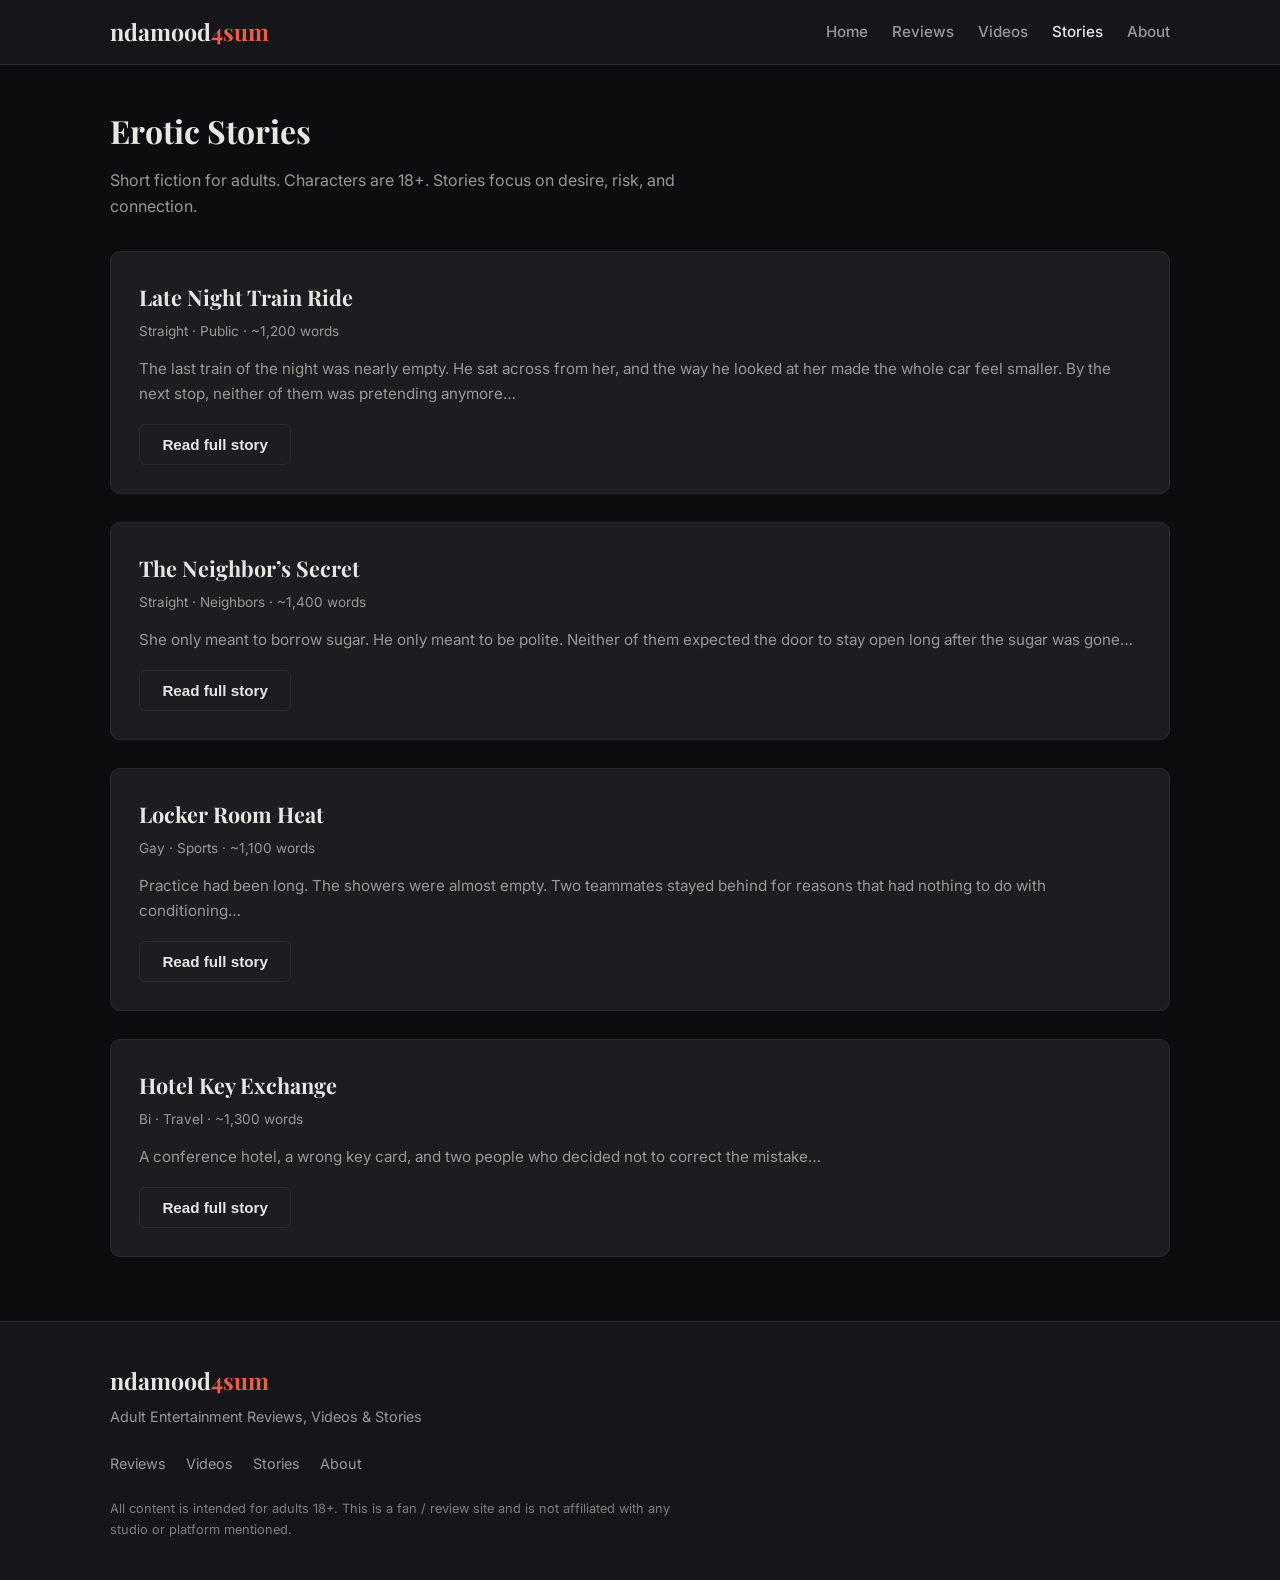
==== stories.html @ 8008abc5 "Add files via upload First upload of website" ====
<!DOCTYPE html>
<html lang="en">
<head>
  <meta charset="UTF-8">
  <meta name="viewport" content="width=device-width, initial-scale=1.0">
  <title>Stories | ndamood4sum</title>
  <meta name="description" content="Original erotic short stories from ndamood4sum.">
  <link rel="stylesheet" href="css/style.css">
  <link href="https://fonts.googleapis.com/css2?family=Inter:wght@400;500;600;700&family=Playfair+Display:wght@600;700&display=swap" rel="stylesheet">
</head>
<body>
  <header class="site-header">
    <div class="container header-inner">
      <a href="index.html" class="logo">ndamood<span>4sum</span></a>
      <nav class="main-nav" id="mainNav">
        <a href="index.html">Home</a>
        <a href="reviews.html">Reviews</a>
        <a href="videos.html">Videos</a>
        <a href="stories.html" class="active">Stories</a>
        <a href="about.html">About</a>
      </nav>
      <button class="menu-toggle" id="menuToggle" aria-label="Toggle menu">☰</button>
    </div>
  </header>

  <main class="page">
    <div class="container">
      <h1 class="page-title">Erotic Stories</h1>
      <p class="page-intro">Short fiction for adults. Characters are 18+. Stories focus on desire, risk, and connection.</p>

      <div class="story-grid">
        <article class="story-card">
          <h2>Late Night Train Ride</h2>
          <div class="story-meta">Straight · Public · ~1,200 words</div>
          <p class="story-excerpt">The last train of the night was nearly empty. He sat across from her, and the way he looked at her made the whole car feel smaller. By the next stop, neither of them was pretending anymore…</p>
          <button class="btn-outline story-toggle" data-target="story1">Read full story</button>
          <div class="story-full" id="story1" hidden>
            <p>The carriage lights flickered as the train pulled out of the station. Most of the seats were empty. She had her headphones in but wasn’t really listening. He was watching her reflection in the dark window.</p>
            <p>When their eyes finally met, the silence between them felt charged. He moved to the seat beside her without a word. Her hand found his thigh. His fingers slid under the hem of her skirt. The next station was still eight minutes away.</p>
            <p>They didn’t speak. They didn’t need to. By the time the doors opened, both of them were breathing harder and smiling like they shared a secret the rest of the world would never know.</p>
            <p class="story-end">— End —</p>
          </div>
        </article>

        <article class="story-card">
          <h2>The Neighbor’s Secret</h2>
          <div class="story-meta">Straight · Neighbors · ~1,400 words</div>
          <p class="story-excerpt">She only meant to borrow sugar. He only meant to be polite. Neither of them expected the door to stay open long after the sugar was gone…</p>
          <button class="btn-outline story-toggle" data-target="story2">Read full story</button>
          <div class="story-full" id="story2" hidden>
            <p>The knock was light. He opened the door in a t-shirt and sweats. She held an empty measuring cup and an apology for the late hour.</p>
            <p>“Sugar?” he asked, already smiling. She nodded. He stepped aside to let her in. The kitchen was small. The air between them wasn’t.</p>
            <p>They talked about the building, the weather, nothing that mattered. Then she set the cup down and didn’t pick it up again. His hand found the small of her back. She rose onto her toes. The rest of the night was measured in quiet sounds and the glow of the stove light left on.</p>
            <p class="story-end">— End —</p>
          </div>
        </article>

        <article class="story-card">
          <h2>Locker Room Heat</h2>
          <div class="story-meta">Gay · Sports · ~1,100 words</div>
          <p class="story-excerpt">Practice had been long. The showers were almost empty. Two teammates stayed behind for reasons that had nothing to do with conditioning…</p>
          <button class="btn-outline story-toggle" data-target="story3">Read full story</button>
          <div class="story-full" id="story3" hidden>
            <p>Steam filled the tiled room. Most of the team had already left. He stayed under the water longer than usual, waiting. The other man walked in, towel low on his hips, and locked eyes with him.</p>
            <p>No words at first. Just the sound of water and the knowledge that the door to the hallway was still unlocked. Hands found wet skin. Mouths followed. The risk made everything sharper.</p>
            <p>When it was over they rinsed off in silence, dressed, and walked out like nothing had happened. Both of them knew it would happen again.</p>
            <p class="story-end">— End —</p>
          </div>
        </article>

        <article class="story-card">
          <h2>Hotel Key Exchange</h2>
          <div class="story-meta">Bi · Travel · ~1,300 words</div>
          <p class="story-excerpt">A conference hotel, a wrong key card, and two people who decided not to correct the mistake…</p>
          <button class="btn-outline story-toggle" data-target="story4">Read full story</button>
          <div class="story-full" id="story4" hidden>
            <p>The card didn’t open her door. She tried the next room down the hall out of frustration and it worked. He was already inside, half-dressed, looking as surprised as she was.</p>
            <p>They could have laughed it off and called the front desk. Instead she stepped in and let the door close behind her. The city lights through the window were the only illumination they needed.</p>
            <p>By morning the key cards had been sorted out. Neither of them mentioned the night when they passed each other in the lobby later that day. The smile they shared said enough.</p>
            <p class="story-end">— End —</p>
          </div>
        </article>
      </div>
    </div>
  </main>

  <footer class="site-footer">
    <div class="container footer-inner">
      <div>
        <a href="index.html" class="logo">ndamood<span>4sum</span></a>
        <p class="footer-tag">Adult Entertainment Reviews, Videos &amp; Stories</p>
      </div>
      <div class="footer-links">
        <a href="reviews.html">Reviews</a>
        <a href="videos.html">Videos</a>
        <a href="stories.html">Stories</a>
        <a href="about.html">About</a>
      </div>
      <p class="disclaimer">All content is intended for adults 18+. This is a fan / review site and is not affiliated with any studio or platform mentioned.</p>
    </div>
  </footer>

  <script src="js/main.js"></script>
</body>
</html>
---- css/style.css ----
/* ndamood4sum – Adult Entertainment Reviews, Videos & Stories */

:root {
  --bg: #0d0d0f;
  --bg-elevated: #16161a;
  --bg-card: #1c1c21;
  --border: #2a2a32;
  --text: #e8e6e3;
  --text-muted: #9b9893;
  --accent: #e85d4c;
  --accent-hover: #ff6b58;
  --score: #f0c14b;
  --pro: #4caf7a;
  --con: #e85d4c;
  --radius: 10px;
  --font: 'Inter', system-ui, sans-serif;
  --font-display: 'Playfair Display', Georgia, serif;
}

*, *::before, *::after { box-sizing: border-box; margin: 0; padding: 0; }

html { scroll-behavior: smooth; }

body {
  font-family: var(--font);
  background: var(--bg);
  color: var(--text);
  line-height: 1.6;
  min-height: 100vh;
  display: flex;
  flex-direction: column;
}

img { max-width: 100%; display: block; }
a { color: var(--accent); text-decoration: none; transition: color 0.2s; }
a:hover { color: var(--accent-hover); }

.container {
  width: 100%;
  max-width: 1100px;
  margin: 0 auto;
  padding: 0 1.25rem;
}

.narrow { max-width: 720px; }

/* Age gate */
.age-gate {
  position: fixed;
  inset: 0;
  background: rgba(0,0,0,0.92);
  z-index: 9999;
  display: flex;
  align-items: center;
  justify-content: center;
  padding: 1.5rem;
}

.age-gate.hidden { display: none; }

.age-gate-box {
  background: var(--bg-elevated);
  border: 1px solid var(--border);
  border-radius: var(--radius);
  padding: 2.5rem;
  max-width: 420px;
  text-align: center;
}

.age-gate-box h2 {
  font-family: var(--font-display);
  font-size: 1.75rem;
  margin-bottom: 0.75rem;
}

.age-gate-box p { color: var(--text-muted); margin-bottom: 1.75rem; }

.age-buttons {
  display: flex;
  flex-direction: column;
  gap: 0.75rem;
}

/* Buttons */
.btn-primary, .btn-outline, .btn-secondary {
  display: inline-block;
  padding: 0.7rem 1.4rem;
  border-radius: 6px;
  font-weight: 600;
  font-size: 0.95rem;
  cursor: pointer;
  border: none;
  transition: all 0.2s;
  text-align: center;
}

.btn-primary {
  background: var(--accent);
  color: #fff;
}
.btn-primary:hover { background: var(--accent-hover); color: #fff; }

.btn-outline {
  background: transparent;
  color: var(--text);
  border: 1px solid var(--border);
}
.btn-outline:hover {
  border-color: var(--accent);
  color: var(--accent);
}

.btn-secondary {
  background: transparent;
  color: var(--text-muted);
  border: 1px solid var(--border);
}
.btn-secondary:hover { color: var(--text); }

/* Header */
.site-header {
  background: var(--bg-elevated);
  border-bottom: 1px solid var(--border);
  position: sticky;
  top: 0;
  z-index: 100;
}

.header-inner {
  display: flex;
  align-items: center;
  justify-content: space-between;
  height: 64px;
}

.logo {
  font-family: var(--font-display);
  font-size: 1.45rem;
  font-weight: 700;
  color: var(--text);
}
.logo span { color: var(--accent); }
.logo:hover { color: var(--text); }

.main-nav {
  display: flex;
  gap: 1.5rem;
}

.main-nav a {
  color: var(--text-muted);
  font-weight: 500;
  font-size: 0.95rem;
}
.main-nav a:hover,
.main-nav a.active { color: var(--text); }

.menu-toggle {
  display: none;
  background: none;
  border: none;
  color: var(--text);
  font-size: 1.5rem;
  cursor: pointer;
}

/* Hero */
.hero {
  padding: 4.5rem 0 3.5rem;
  text-align: center;
  background: linear-gradient(180deg, var(--bg-elevated) 0%, var(--bg) 100%);
}

.hero h1 {
  font-family: var(--font-display);
  font-size: clamp(1.8rem, 4vw, 2.6rem);
  margin-bottom: 0.75rem;
  line-height: 1.25;
}

.hero-sub {
  color: var(--text-muted);
  font-size: 1.1rem;
  margin-bottom: 1.75rem;
}

.hero-cta {
  display: flex;
  gap: 1rem;
  justify-content: center;
  flex-wrap: wrap;
}

/* Sections */
.section-title {
  font-family: var(--font-display);
  font-size: 1.5rem;
  margin-bottom: 1.5rem;
}

.featured, .latest { padding: 3rem 0; }

.card-grid {
  display: grid;
  grid-template-columns: repeat(auto-fit, minmax(280px, 1fr));
  gap: 1.5rem;
}

.card {
  background: var(--bg-card);
  border: 1px solid var(--border);
  border-radius: var(--radius);
  overflow: hidden;
  position: relative;
  transition: border-color 0.2s;
}
.card:hover { border-color: #3a3a45; }

.card-badge {
  position: absolute;
  top: 12px;
  right: 12px;
  background: var(--score);
  color: #111;
  font-weight: 700;
  font-size: 0.9rem;
  padding: 0.25rem 0.55rem;
  border-radius: 4px;
  z-index: 1;
}

.card-img, .placeholder, .placeholder-lg, .thumb {
  background: linear-gradient(135deg, #25252c, #1a1a1f);
  display: flex;
  align-items: center;
  justify-content: center;
  color: var(--text-muted);
  font-size: 0.85rem;
}

.card-img { height: 160px; }
.placeholder-lg { height: 180px; font-size: 2rem; color: var(--accent); }
.thumb {
  width: 72px;
  height: 48px;
  border-radius: 4px;
  flex-shrink: 0;
  font-size: 1.1rem;
  color: var(--accent);
}

.card-body { padding: 1.15rem; }
.card-body h3 { font-size: 1.05rem; margin-bottom: 0.4rem; }
.card-body h3 a { color: var(--text); }
.card-body h3 a:hover { color: var(--accent); }
.card-body p { color: var(--text-muted); font-size: 0.9rem; margin-bottom: 0.75rem; }

.tag {
  display: inline-block;
  font-size: 0.75rem;
  color: var(--text-muted);
  border: 1px solid var(--border);
  padding: 0.15rem 0.5rem;
  border-radius: 3px;
}

/* Two column */
.two-col {
  display: grid;
  grid-template-columns: 1fr 1fr;
  gap: 3rem;
}

.video-item, .story-item {
  display: flex;
  gap: 1rem;
  padding: 0.9rem 0;
  border-bottom: 1px solid var(--border);
  color: inherit;
}
.video-item:hover h4, .story-item:hover h4 { color: var(--accent); }
.video-item h4, .story-item h4 {
  font-size: 0.95rem;
  color: var(--text);
  margin-bottom: 0.2rem;
}
.video-item span, .story-item p {
  font-size: 0.85rem;
  color: var(--text-muted);
}

.text-link {
  display: inline-block;
  margin-top: 1rem;
  font-weight: 500;
  font-size: 0.95rem;
}

/* CTA banner */
.cta-banner {
  background: var(--bg-elevated);
  border-top: 1px solid var(--border);
  border-bottom: 1px solid var(--border);
  padding: 3rem 0;
  text-align: center;
}
.cta-banner h2 {
  font-family: var(--font-display);
  margin-bottom: 0.5rem;
}
.cta-banner p { color: var(--text-muted); }

/* Page layout */
.page { padding: 2.5rem 0 4rem; flex: 1; }

.page-title {
  font-family: var(--font-display);
  font-size: 2rem;
  margin-bottom: 0.75rem;
}

.page-intro {
  color: var(--text-muted);
  margin-bottom: 2rem;
  max-width: 640px;
}

/* Filters */
.filter-bar {
  display: flex;
  flex-wrap: wrap;
  gap: 0.5rem;
  margin-bottom: 2rem;
}

.filter-btn {
  background: var(--bg-card);
  border: 1px solid var(--border);
  color: var(--text-muted);
  padding: 0.4rem 0.9rem;
  border-radius: 20px;
  font-size: 0.85rem;
  cursor: pointer;
  transition: all 0.2s;
}
.filter-btn:hover, .filter-btn.active {
  background: var(--accent);
  border-color: var(--accent);
  color: #fff;
}

/* Reviews */
.review-list { display: flex; flex-direction: column; gap: 1.5rem; }

.review-card {
  display: flex;
  gap: 1.5rem;
  background: var(--bg-card);
  border: 1px solid var(--border);
  border-radius: var(--radius);
  padding: 1.5rem;
}

.review-score {
  flex-shrink: 0;
  width: 56px;
  height: 56px;
  background: var(--score);
  color: #111;
  font-weight: 700;
  font-size: 1.25rem;
  display: flex;
  align-items: center;
  justify-content: center;
  border-radius: 8px;
}

.review-content h2 { font-size: 1.2rem; margin-bottom: 0.35rem; }
.review-meta {
  font-size: 0.85rem;
  color: var(--text-muted);
  margin-bottom: 0.75rem;
}
.review-content p { margin-bottom: 0.9rem; color: var(--text-muted); font-size: 0.95rem; }

.pros-cons {
  list-style: none;
  display: flex;
  flex-wrap: wrap;
  gap: 0.5rem 1.25rem;
  font-size: 0.85rem;
}
.pro::before { content: "+ "; color: var(--pro); font-weight: 700; }
.con::before { content: "– "; color: var(--con); font-weight: 700; }

/* Videos */
.video-grid {
  display: grid;
  grid-template-columns: repeat(auto-fill, minmax(300px, 1fr));
  gap: 1.5rem;
}

.video-card {
  background: var(--bg-card);
  border: 1px solid var(--border);
  border-radius: var(--radius);
  overflow: hidden;
}

.video-info { padding: 1.1rem; }
.video-info h3 { font-size: 1.05rem; margin-bottom: 0.4rem; }
.video-info p { color: var(--text-muted); font-size: 0.9rem; margin-bottom: 0.5rem; }
.video-meta { font-size: 0.8rem; color: var(--text-muted); }

.note {
  margin-top: 2.5rem;
  font-size: 0.9rem;
  color: var(--text-muted);
  border-top: 1px solid var(--border);
  padding-top: 1.5rem;
}

/* Stories */
.story-grid { display: flex; flex-direction: column; gap: 1.75rem; }

.story-card {
  background: var(--bg-card);
  border: 1px solid var(--border);
  border-radius: var(--radius);
  padding: 1.75rem;
}

.story-card h2 {
  font-family: var(--font-display);
  font-size: 1.35rem;
  margin-bottom: 0.4rem;
}

.story-meta {
  font-size: 0.85rem;
  color: var(--text-muted);
  margin-bottom: 0.9rem;
}

.story-excerpt {
  color: var(--text-muted);
  margin-bottom: 1.1rem;
  font-size: 0.95rem;
}

.story-full {
  margin-top: 1.25rem;
  padding-top: 1.25rem;
  border-top: 1px solid var(--border);
}

.story-full p { margin-bottom: 1rem; color: var(--text); }
.story-end {
  text-align: center;
  color: var(--text-muted);
  font-style: italic;
  margin-top: 1.5rem !important;
}

/* About */
.about-content h2 {
  font-family: var(--font-display);
  font-size: 1.25rem;
  margin: 2rem 0 0.75rem;
}

.about-content p { margin-bottom: 1rem; color: var(--text-muted); }
.about-content strong { color: var(--text); }

.about-content ul {
  margin: 0.75rem 0 1.25rem 1.25rem;
  color: var(--text-muted);
}
.about-content li { margin-bottom: 0.4rem; }

.closing { margin-top: 2rem; font-style: italic; }

/* Footer */
.site-footer {
  background: var(--bg-elevated);
  border-top: 1px solid var(--border);
  padding: 2.5rem 0;
  margin-top: auto;
}

.footer-inner {
  display: grid;
  gap: 1.5rem;
}

.footer-tag {
  color: var(--text-muted);
  font-size: 0.9rem;
  margin-top: 0.35rem;
}

.footer-links {
  display: flex;
  flex-wrap: wrap;
  gap: 1.25rem;
}
.footer-links a { color: var(--text-muted); font-size: 0.9rem; }
.footer-links a:hover { color: var(--text); }

.disclaimer {
  font-size: 0.8rem;
  color: var(--text-muted);
  opacity: 0.8;
  max-width: 560px;
}

/* Responsive */
@media (max-width: 768px) {
  .menu-toggle { display: block; }

  .main-nav {
    display: none;
    position: absolute;
    top: 64px;
    left: 0;
    right: 0;
    background: var(--bg-elevated);
    border-bottom: 1px solid var(--border);
    flex-direction: column;
    padding: 1rem 1.25rem;
    gap: 0.75rem;
  }

  .main-nav.open { display: flex; }

  .two-col { grid-template-columns: 1fr; gap: 2.5rem; }

  .review-card {
    flex-direction: column;
    gap: 1rem;
  }

  .hero { padding: 3rem 0 2.5rem; }
}

@media (max-width: 480px) {
  .hero-cta { flex-direction: column; }
  .hero-cta .btn-primary,
  .hero-cta .btn-outline { width: 100%; }
}
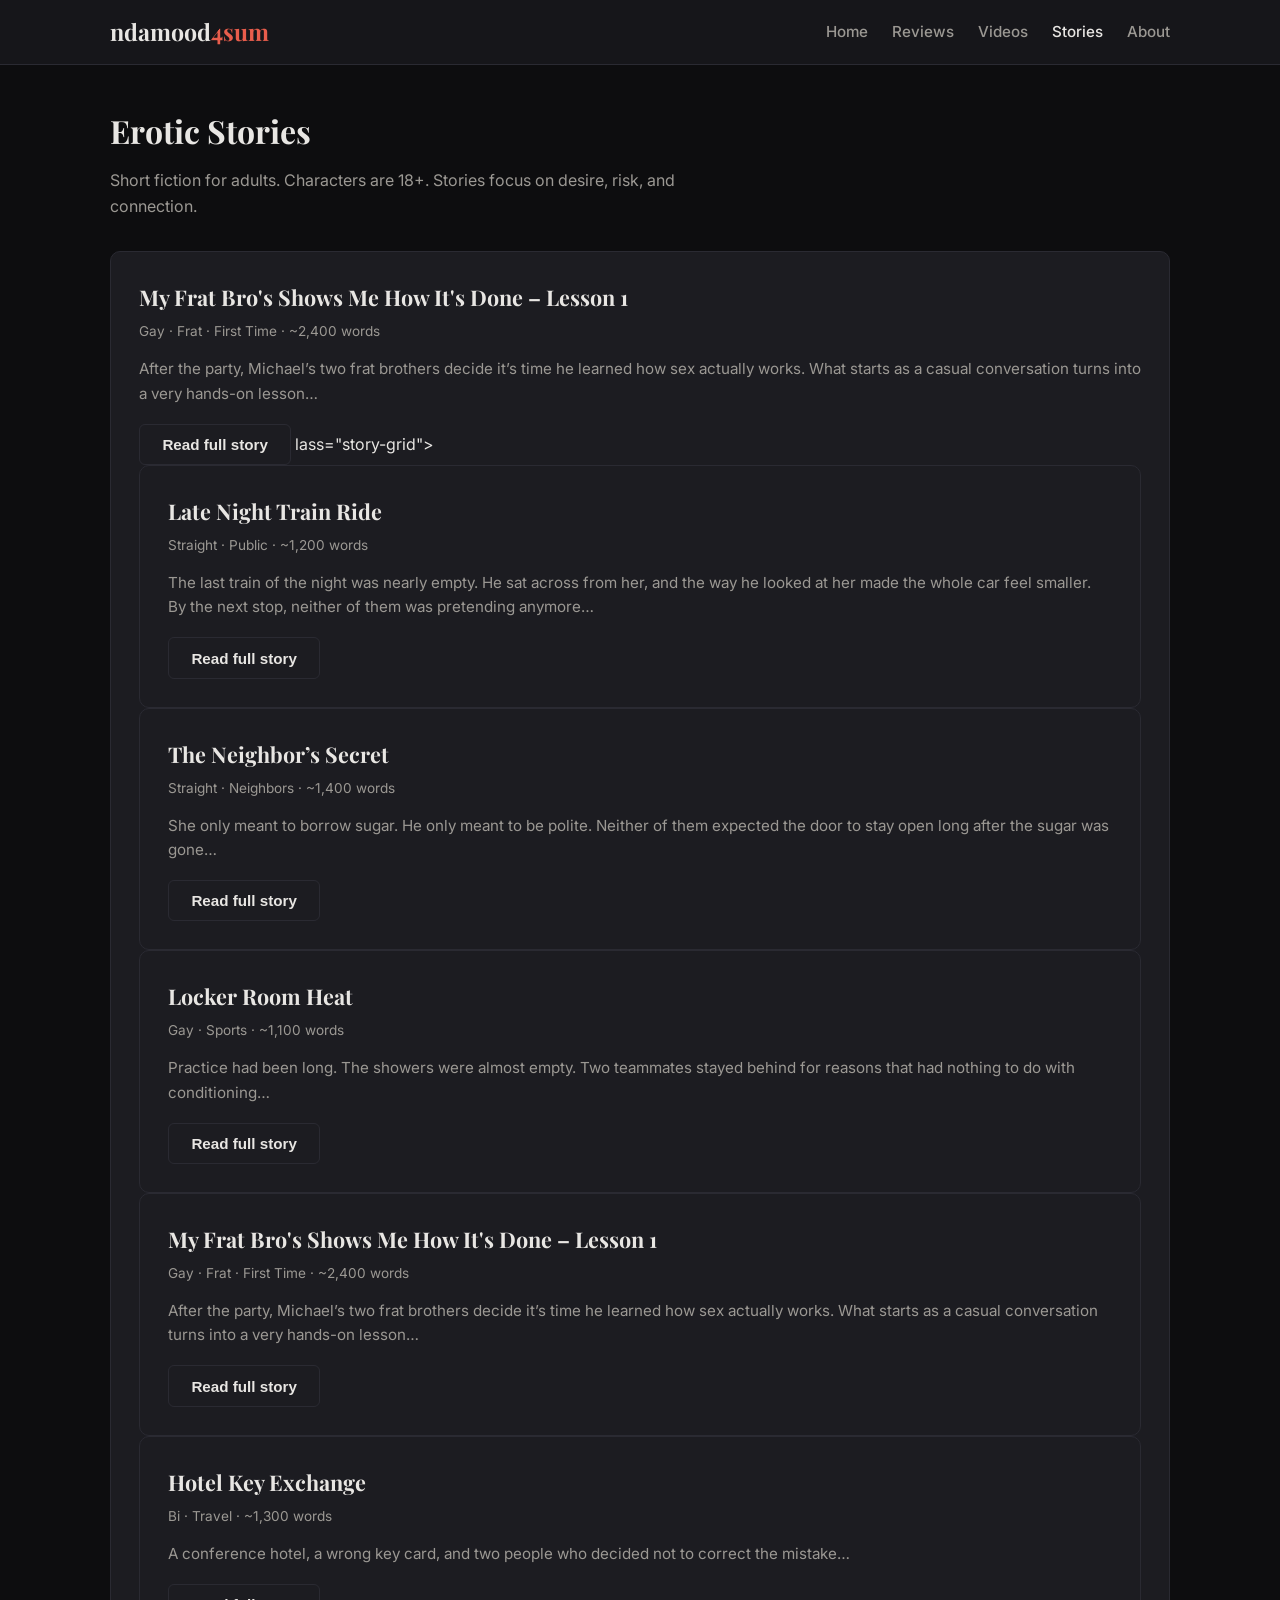
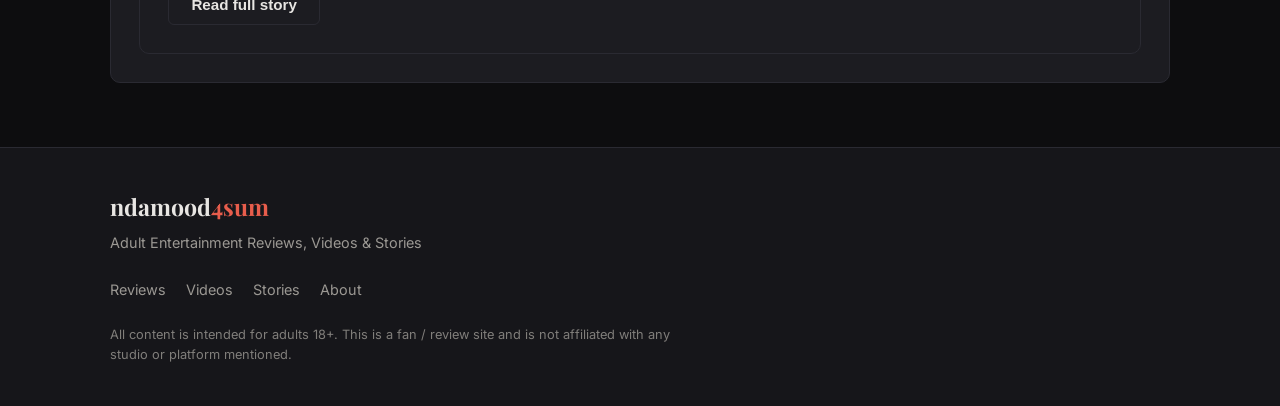
==== commit a66ed2b0: "Added Frat Bro Story" ====
--- a/stories.html
+++ b/stories.html
@@ -28,7 +28,69 @@
       <h1 class="page-title">Erotic Stories</h1>
       <p class="page-intro">Short fiction for adults. Characters are 18+. Stories focus on desire, risk, and connection.</p>
 
-      <div class="story-grid">
+      <div <article class="story-card">
+  <h2>My Frat Bro's Shows Me How It's Done – Lesson 1</h2>
+  <div class="story-meta">Gay · Frat · First Time · ~2,400 words</div>
+  <p class="story-excerpt">After the party, Michael’s two frat brothers decide it’s time he learned how sex actually works. What starts as a casual conversation turns into a very hands-on lesson…</p>
+  <button class="btn-outline story-toggle" data-target="story-frat1">Read full story</button>
+  <div class="story-full" id="story-frat1" hidden>
+    <p>All characters are 18 years old or older.</p>
+    <p>We just got back from the party at the frat house, so the apartment smells like cheap beer and the faint smoke from the bonfire pit. My head’s buzzing just enough that the edges of everything feel soft and warm. Chris’ sprawled across one end of the beat-up sectional, legs kicked up on the coffee table, while Rico’s slouched on the other side of the couch, one arm thrown over the backrest like he owns the whole damn room—which, he technically does. I’m in the armchair across from them, nursing the last warm inch of whatever was left in my red cup, trying to look like I belong here.</p>
+    <p>Rico suddenly leans forward, grinning wide enough that I can see the chipped tooth on the right side of his mouth. “Yo, Michael. Veronica was all over you tonight, bro. Like, glued to your side. You see the way she kept touching your arm?”</p>
+    <p>Heat crawls up my neck before I can stop it. I shrug, stare down at the carpet. “I guess.”</p>
+    <p>Chris snorts. “You guess? Dude.” He swings his legs off the table and sits up straighter, elbows on his knees. “Why the hell aren’t you with her right now? She was practically humping your leg on the dance floor. Bet if you’d stayed, you’d be balls-deep in that pussy already.”</p>
+    <p>My face burns hotter. I can feel it spreading to my ears. “I’m… not really good with girls,” I mumble. The words come out smaller than I mean them to.</p>
+    <p>Chris’ grin turns wicked. “It’s not that hard, man. Especially when they’re throwing themselves at you like that.”</p>
+    <p>Rico reaches over, slaps Chris’ shoulder and they high-five. “You remember Kourtney-with-a-K last semester?” Rico says. “Girl was basically climbing him the second we got to the after-party.”</p>
+    <p>Chris laughs, low but cocky. “Yeah. Bounced on my cock till the sun came up. Swear she didn’t even let me breathe between rounds.”</p>
+    <p>I let out this awkward half-laugh that sounds more like a cough. Chris and Rico are exactly what you picture when someone says “frat bro.” Chris with his sun-bleached blond curls and shoulders that look carved from marble. Rico, with black curls, same gym-rat build, always wearing tank tops that show off every ridge of muscle. They talk about pussy and hookups the way other people talk about the weather. Casual. Confident. Like it’s nothing.</p>
+    <p>And somehow, despite all that—or maybe because of it—I like them. Really like them. Pledging was brutal, but those two made it bearable. They dragged me to the gym, taught me how to shotgun a beer without choking, clapped me on the back when I finally got my letters. They’ve pulled me out of my shell inch by inch, even though I’m nothing like them.</p>
+    <p>The thing is, I’m not built like a linebacker. Running track in high school kept me lean, defined in a wiry way—abs you can see if the light hits right, arms that don’t bulge but still have some shape. My hair’s this brown mess that never stays where I part it, always falling into my eyes no matter how much product I use. Next to them I feel… smaller. Softer.</p>
+    <p>I realize Chris is talking again. He’s waving a hand in front of my face. “Earth to Michael.”</p>
+    <p>I blink. “Sorry. Zoned out.”</p>
+    <p>He smirks. “Yeah, I bet. Probably picturing Veronica bouncing on your dick, huh?”</p>
+    <p>I shake my head fast. “No. I mean—it’s not gonna happen. Not anytime soon. I wouldn’t even know what to do.”</p>
+    <p>Right after those words leave my mouth, I want to swallow them back. Both of them go still. Eyes wide.</p>
+    <p>Rico leans in. “Wait. Hold up. Are you a virgin?”</p>
+    <p>My stomach drops. I stare at my sneakers. “Yeah,” I mutter. “Most I’ve ever done is kiss a girl. And it sucked.”</p>
+    <p>Chris lets out a soft chuckle. “Well, shit. We gotta fix that, then.”</p>
+    <p>I look up, confused. “Fix it how?”</p>
+    <p>Chris and Rico share one of those looks, the kind that says they’ve already decided something. Chris’ voice drops lower, almost conspiratorial. “We can give you lessons. If you want.”</p>
+    <p>My brain short-circuits. I nod before I can think better of it.</p>
+    <p>Chris’ smirk grows as he scoots over to where Rico’s sitting and throws an arm around Rico’s shoulders and pulls him in close.</p>
+    <p>My throat suddenly feels very dry.</p>
+    <p>Then Chris tilts his head and kisses Rico. Not a peck. A real kiss—mouths open, tongues sliding, the wet sound of it loud in the quiet apartment. Rico groans into it, hand fisting the front of Chris’ shirt.</p>
+    <p>I can’t look away.</p>
+    <p>After a minute—maybe two—clothes start coming off. Chris yanks his shirt over his head. Rico shoves his shorts down. They’re both hard already, outlines straining against their boxer-briefs. My mouth is dry. My dick twitches painfully against my zipper.</p>
+    <p>When they’re down to their underwear, Chris glances over at me. “Pay attention, freshie.”</p>
+    <p>He slides to his knees between Rico’s spread thighs and hooks his fingers in the waistband of Rico’s black underwear. He tugs them down slow, and Rico’s cock springs free—thick, veiny, flushed dark at the head. It's easily six and a half inches, maybe more. His pubes are trimmed neat at the base, balls smooth and heavy.</p>
+    <p>Chris wraps his hand around it, strokes once, twice. Then he leans in and takes Rico into his mouth.</p>
+    <p>I stop breathing.</p>
+    <p>Chris’ lips stretch around the girth. He slides down, cheeks hollowing, until his nose brushes Rico’s trimmed hair. Rico’s head tips back, a low curse slipping out. Chris bobs, slow at first, then faster, slick sounds filling the room. Spit shines on Rico’s shaft every time Chris pulls back.</p>
+    <p>My own cock is leaking steadily now, a damp spot spreading in my jeans. I’m so hard it hurts.</p>
+    <p>After a few minutes Chris pulls off with a wet pop, stands, and shoves his own boxers down. His dick is skinnier than Rico’s but longer—maybe seven and a half inches—completely smooth, not a single hair from the base of his shaft to his tight balls.</p>
+    <p>He lies back on the couch, legs spread. Rico reaches into the side-table drawer, and pulls out a small bottle of lube. He pops the cap, squirts some onto his fingers, and reaches between Chris’s legs.</p>
+    <p>Chris moans the second Rico’s fingers circle his hole, rubbing slowly, teasing circles before pushing one inside. Then two. Chris’s hips roll, chasing it. “Fuck, yeah. I’m ready.”</p>
+    <p>Rico slicks his own cock and lines up. He presses the head against Chris’s entrance. Pushes in slow.</p>
+    <p>Chris’ mouth falls open on a long, ragged groan.</p>
+    <p>Rico bottoms out. Pauses. Then he starts to move. Shallow thrusts at first, letting Chris adjust. Then deeper. Faster. The slap of skin-on-skin echoes off the walls.</p>
+    <p>I can’t tear my eyes away. My heart’s hammering so hard I feel it in my teeth. This can’t be real. My two friends are fucking right in front of me and I’m just… sitting here, aching, desperately trying not to pull out my own cock and relieve myself.</p>
+    <p>Rico wraps a hand around Chris’ cock, stroking in time with his thrusts. Chris’ moans turn sharp, desperate. His abs tighten. Then he’s cumming—thick ropes shooting across his chest, stomach, even hitting his own chin.</p>
+    <p>Rico grunts, buries himself deep, and shoots his load inside of Chris. His hips jerk once, twice. He stays there a second, breathing hard, before pulling out slowly. His cock glistens with cum and lube as it slips free.</p>
+    <p>They both slump back against the cushions. Chris’ chest heaves. Rico’s dick is still half-hard and shiny.</p>
+    <p>Chris looks at me, lazy grin spreading across his face. “You learn something?”</p>
+    <p>I nod, not trusting myself to say the right thing.</p>
+    <p>Chris glances at Rico, then back at me. “Good. That was lesson one.” His voice is raspy, satisfied. “Starting tomorrow, it’s your turn. We’re gonna teach you everything you need to know about sex. Over the next couple days… you’re ours.”</p>
+    <p>My stomach flips. My cock throbs again, painfully.</p>
+    <p>I don’t know what the hell I just agreed to.</p>
+    <p>But I’m not saying no.</p>
+    <p class="story-end">— End of Lesson 1 —</p>
+  </div>
+</article>
+        
+        
+        
+        lass="story-grid">
         <article class="story-card">
           <h2>Late Night Train Ride</h2>
           <div class="story-meta">Straight · Public · ~1,200 words</div>
@@ -68,6 +130,65 @@
           </div>
         </article>
 
+        <article class="story-card">
+  <h2>My Frat Bro's Shows Me How It's Done – Lesson 1</h2>
+  <div class="story-meta">Gay · Frat · First Time · ~2,400 words</div>
+  <p class="story-excerpt">After the party, Michael’s two frat brothers decide it’s time he learned how sex actually works. What starts as a casual conversation turns into a very hands-on lesson…</p>
+  <button class="btn-outline story-toggle" data-target="story-frat1">Read full story</button>
+  <div class="story-full" id="story-frat1" hidden>
+    <p>All characters are 18 years old or older.</p>
+    <p>We just got back from the party at the frat house, so the apartment smells like cheap beer and the faint smoke from the bonfire pit. My head’s buzzing just enough that the edges of everything feel soft and warm. Chris’ sprawled across one end of the beat-up sectional, legs kicked up on the coffee table, while Rico’s slouched on the other side of the couch, one arm thrown over the backrest like he owns the whole damn room—which, he technically does. I’m in the armchair across from them, nursing the last warm inch of whatever was left in my red cup, trying to look like I belong here.</p>
+    <p>Rico suddenly leans forward, grinning wide enough that I can see the chipped tooth on the right side of his mouth. “Yo, Michael. Veronica was all over you tonight, bro. Like, glued to your side. You see the way she kept touching your arm?”</p>
+    <p>Heat crawls up my neck before I can stop it. I shrug, stare down at the carpet. “I guess.”</p>
+    <p>Chris snorts. “You guess? Dude.” He swings his legs off the table and sits up straighter, elbows on his knees. “Why the hell aren’t you with her right now? She was practically humping your leg on the dance floor. Bet if you’d stayed, you’d be balls-deep in that pussy already.”</p>
+    <p>My face burns hotter. I can feel it spreading to my ears. “I’m… not really good with girls,” I mumble. The words come out smaller than I mean them to.</p>
+    <p>Chris’ grin turns wicked. “It’s not that hard, man. Especially when they’re throwing themselves at you like that.”</p>
+    <p>Rico reaches over, slaps Chris’ shoulder and they high-five. “You remember Kourtney-with-a-K last semester?” Rico says. “Girl was basically climbing him the second we got to the after-party.”</p>
+    <p>Chris laughs, low but cocky. “Yeah. Bounced on my cock till the sun came up. Swear she didn’t even let me breathe between rounds.”</p>
+    <p>I let out this awkward half-laugh that sounds more like a cough. Chris and Rico are exactly what you picture when someone says “frat bro.” Chris with his sun-bleached blond curls and shoulders that look carved from marble. Rico, with black curls, same gym-rat build, always wearing tank tops that show off every ridge of muscle. They talk about pussy and hookups the way other people talk about the weather. Casual. Confident. Like it’s nothing.</p>
+    <p>And somehow, despite all that—or maybe because of it—I like them. Really like them. Pledging was brutal, but those two made it bearable. They dragged me to the gym, taught me how to shotgun a beer without choking, clapped me on the back when I finally got my letters. They’ve pulled me out of my shell inch by inch, even though I’m nothing like them.</p>
+    <p>The thing is, I’m not built like a linebacker. Running track in high school kept me lean, defined in a wiry way—abs you can see if the light hits right, arms that don’t bulge but still have some shape. My hair’s this brown mess that never stays where I part it, always falling into my eyes no matter how much product I use. Next to them I feel… smaller. Softer.</p>
+    <p>I realize Chris is talking again. He’s waving a hand in front of my face. “Earth to Michael.”</p>
+    <p>I blink. “Sorry. Zoned out.”</p>
+    <p>He smirks. “Yeah, I bet. Probably picturing Veronica bouncing on your dick, huh?”</p>
+    <p>I shake my head fast. “No. I mean—it’s not gonna happen. Not anytime soon. I wouldn’t even know what to do.”</p>
+    <p>Right after those words leave my mouth, I want to swallow them back. Both of them go still. Eyes wide.</p>
+    <p>Rico leans in. “Wait. Hold up. Are you a virgin?”</p>
+    <p>My stomach drops. I stare at my sneakers. “Yeah,” I mutter. “Most I’ve ever done is kiss a girl. And it sucked.”</p>
+    <p>Chris lets out a soft chuckle. “Well, shit. We gotta fix that, then.”</p>
+    <p>I look up, confused. “Fix it how?”</p>
+    <p>Chris and Rico share one of those looks, the kind that says they’ve already decided something. Chris’ voice drops lower, almost conspiratorial. “We can give you lessons. If you want.”</p>
+    <p>My brain short-circuits. I nod before I can think better of it.</p>
+    <p>Chris’ smirk grows as he scoots over to where Rico’s sitting and throws an arm around Rico’s shoulders and pulls him in close.</p>
+    <p>My throat suddenly feels very dry.</p>
+    <p>Then Chris tilts his head and kisses Rico. Not a peck. A real kiss—mouths open, tongues sliding, the wet sound of it loud in the quiet apartment. Rico groans into it, hand fisting the front of Chris’ shirt.</p>
+    <p>I can’t look away.</p>
+    <p>After a minute—maybe two—clothes start coming off. Chris yanks his shirt over his head. Rico shoves his shorts down. They’re both hard already, outlines straining against their boxer-briefs. My mouth is dry. My dick twitches painfully against my zipper.</p>
+    <p>When they’re down to their underwear, Chris glances over at me. “Pay attention, freshie.”</p>
+    <p>He slides to his knees between Rico’s spread thighs and hooks his fingers in the waistband of Rico’s black underwear. He tugs them down slow, and Rico’s cock springs free—thick, veiny, flushed dark at the head. It's easily six and a half inches, maybe more. His pubes are trimmed neat at the base, balls smooth and heavy.</p>
+    <p>Chris wraps his hand around it, strokes once, twice. Then he leans in and takes Rico into his mouth.</p>
+    <p>I stop breathing.</p>
+    <p>Chris’ lips stretch around the girth. He slides down, cheeks hollowing, until his nose brushes Rico’s trimmed hair. Rico’s head tips back, a low curse slipping out. Chris bobs, slow at first, then faster, slick sounds filling the room. Spit shines on Rico’s shaft every time Chris pulls back.</p>
+    <p>My own cock is leaking steadily now, a damp spot spreading in my jeans. I’m so hard it hurts.</p>
+    <p>After a few minutes Chris pulls off with a wet pop, stands, and shoves his own boxers down. His dick is skinnier than Rico’s but longer—maybe seven and a half inches—completely smooth, not a single hair from the base of his shaft to his tight balls.</p>
+    <p>He lies back on the couch, legs spread. Rico reaches into the side-table drawer, and pulls out a small bottle of lube. He pops the cap, squirts some onto his fingers, and reaches between Chris’s legs.</p>
+    <p>Chris moans the second Rico’s fingers circle his hole, rubbing slowly, teasing circles before pushing one inside. Then two. Chris’s hips roll, chasing it. “Fuck, yeah. I’m ready.”</p>
+    <p>Rico slicks his own cock and lines up. He presses the head against Chris’s entrance. Pushes in slow.</p>
+    <p>Chris’ mouth falls open on a long, ragged groan.</p>
+    <p>Rico bottoms out. Pauses. Then he starts to move. Shallow thrusts at first, letting Chris adjust. Then deeper. Faster. The slap of skin-on-skin echoes off the walls.</p>
+    <p>I can’t tear my eyes away. My heart’s hammering so hard I feel it in my teeth. This can’t be real. My two friends are fucking right in front of me and I’m just… sitting here, aching, desperately trying not to pull out my own cock and relieve myself.</p>
+    <p>Rico wraps a hand around Chris’ cock, stroking in time with his thrusts. Chris’ moans turn sharp, desperate. His abs tighten. Then he’s cumming—thick ropes shooting across his chest, stomach, even hitting his own chin.</p>
+    <p>Rico grunts, buries himself deep, and shoots his load inside of Chris. His hips jerk once, twice. He stays there a second, breathing hard, before pulling out slowly. His cock glistens with cum and lube as it slips free.</p>
+    <p>They both slump back against the cushions. Chris’ chest heaves. Rico’s dick is still half-hard and shiny.</p>
+    <p>Chris looks at me, lazy grin spreading across his face. “You learn something?”</p>
+    <p>I nod, not trusting myself to say the right thing.</p>
+    <p>Chris glances at Rico, then back at me. “Good. That was lesson one.” His voice is raspy, satisfied. “Starting tomorrow, it’s your turn. We’re gonna teach you everything you need to know about sex. Over the next couple days… you’re ours.”</p>
+    <p>My stomach flips. My cock throbs again, painfully.</p>
+    <p>I don’t know what the hell I just agreed to.</p>
+    <p>But I’m not saying no.</p>
+    <p class="story-end">— End of Lesson 1 —</p>
+  </div>
+</article>
         <article class="story-card">
           <h2>Hotel Key Exchange</h2>
           <div class="story-meta">Bi · Travel · ~1,300 words</div>
